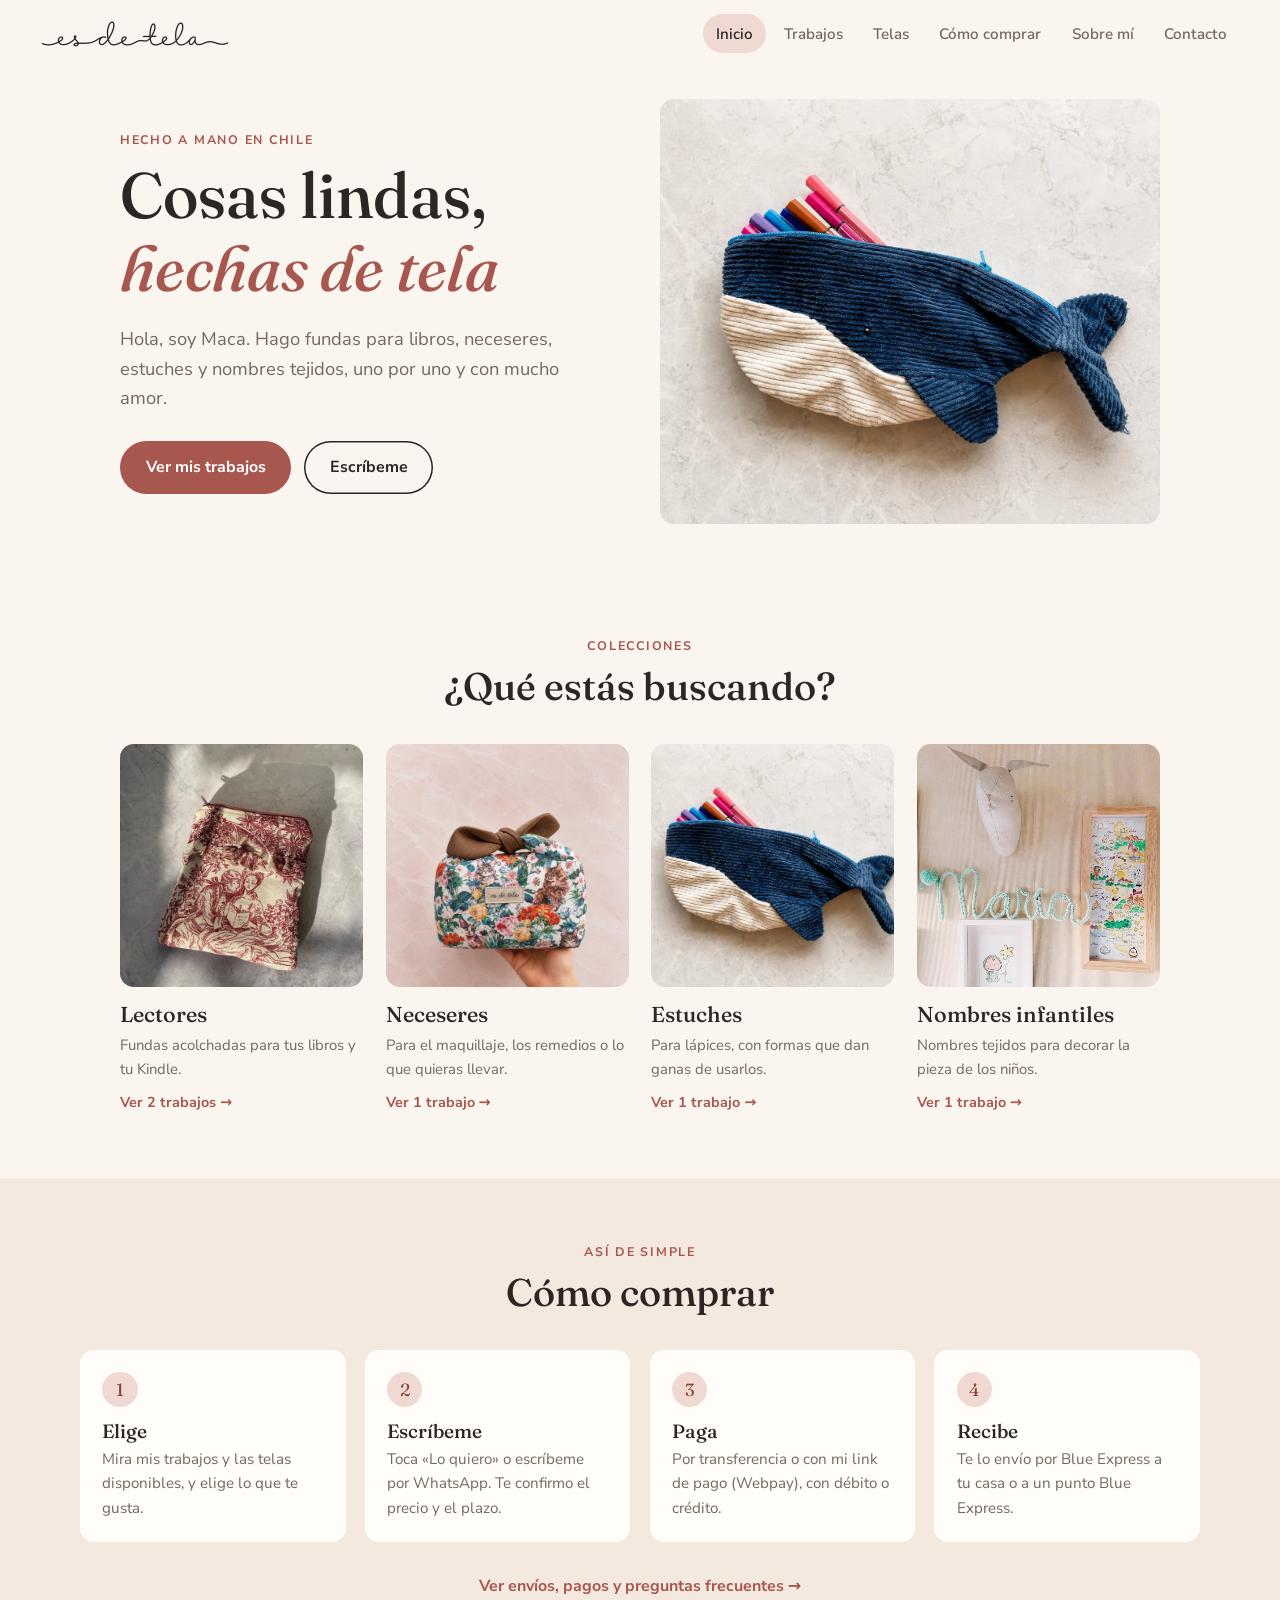
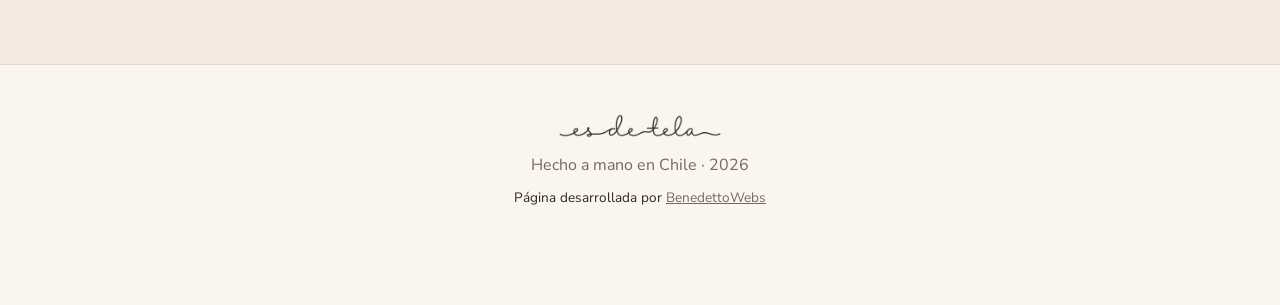
==== index.html @ e1a25ede "Sitio Es de Tela: catálogo de trabajos, telas, cómo comprar y contacto Co-Authored-By: Claude Opus 5" ====
<!doctype html>
<html lang="es">
<head>
<meta charset="utf-8">
<meta name="viewport" content="width=device-width, initial-scale=1">
<title>Es de Tela · Hecho a mano con mucho amor</title>
<meta name="description" content="Fundas para libros, neceseres, estuches y nombres tejidos hechos a mano en Chile por Maca. Pedidos por WhatsApp y envíos por Blue Express.">
<meta name="theme-color" content="#faf5ef">
<meta property="og:type" content="website">
<meta property="og:site_name" content="Es de Tela">
<meta property="og:locale" content="es_CL">
<meta property="og:title" content="Es de Tela · Hecho a mano con mucho amor">
<meta property="og:description" content="Fundas para libros, neceseres, estuches y nombres tejidos hechos a mano en Chile.">
<meta property="og:image" content="og-image.jpg">
<meta property="og:image:width" content="1200">
<meta property="og:image:height" content="630">
<meta name="twitter:card" content="summary_large_image">
<link rel="icon" href="favicon.svg" type="image/svg+xml">
<link rel="preconnect" href="https://fonts.googleapis.com">
<link rel="preconnect" href="https://fonts.gstatic.com" crossorigin>
<link href="https://fonts.googleapis.com/css2?family=Fraunces:ital,opsz,wght@0,9..144,400;0,9..144,500;1,9..144,400&family=Nunito+Sans:wght@400;600;700&display=swap" rel="stylesheet">
<link rel="stylesheet" href="styles.css">
</head>
<body>

<header class="nav" id="nav">
  <a href="#inicio" class="logo" aria-label="Es de Tela, inicio"><img src="logo.png" alt="Es de Tela" width="760" height="120"></a>
  <nav id="menu">
    <a href="#inicio">Inicio</a>
    <a href="#trabajos">Trabajos</a>
    <a href="#telas">Telas</a>
    <a href="#como-comprar">Cómo comprar</a>
    <a href="#sobre-mi">Sobre mí</a>
    <a href="#contacto">Contacto</a>
  </nav>
  <button class="menu-btn" id="menuBtn" aria-label="Abrir menú" aria-expanded="false" aria-controls="menu"><i></i><i></i><i></i></button>
</header>

<main id="main">

<!-- INICIO -->
<section id="inicio">
  <div class="hero">
    <div class="hero-text">
      <p class="eyebrow" data-t="hero.eyebrow"></p>
      <h1><span data-t="hero.title"></span><br><em data-t="hero.titleEm"></em></h1>
      <p class="lead" data-t="hero.lead"></p>
      <div class="btns">
        <a class="btn" href="#trabajos" data-t="hero.button"></a>
        <a class="btn ghost wa" target="_blank" rel="noopener">Escríbeme</a>
      </div>
    </div>
    <div class="hero-img"><img id="heroImg" alt="" fetchpriority="high"></div>
  </div>

  <div class="block">
    <div class="block-head">
      <p class="eyebrow">Colecciones</p>
      <h2>¿Qué estás buscando?</h2>
    </div>
    <div class="collections" id="collections"></div>
  </div>

  <div class="block soft">
    <div class="block-head">
      <p class="eyebrow">Así de simple</p>
      <h2>Cómo comprar</h2>
    </div>
    <ol class="steps" id="homeSteps"></ol>
    <div class="center"><a class="link" href="#como-comprar">Ver envíos, pagos y preguntas frecuentes →</a></div>
  </div>
</section>

<!-- TRABAJOS -->
<section id="trabajos" class="page">
  <div class="block-head">
    <p class="eyebrow" data-t="trabajos.eyebrow"></p>
    <h1 data-t="trabajos.title"></h1>
    <p class="muted" data-md="trabajos.intro"></p>
  </div>
  <div class="chips" id="chips" role="group" aria-label="Filtrar por colección"></div>
  <div class="grid" id="works"></div>
</section>

<!-- FICHA DE UN TRABAJO (#trabajo/<id>) -->
<section id="trabajo" class="page" data-title="Trabajo">
  <a class="back" href="#trabajos">← Volver a mis trabajos</a>
  <div id="workView"></div>
</section>

<!-- TELAS -->
<section id="telas" class="page">
  <div class="block-head">
    <p class="eyebrow" data-t="telas.eyebrow"></p>
    <h1 data-t="telas.title"></h1>
    <p class="muted" data-md="telas.intro"></p>
  </div>
  <div class="fabrics" id="fabrics"></div>
</section>

<!-- CÓMO COMPRAR -->
<section id="como-comprar" class="page">
  <div class="block-head">
    <p class="eyebrow" data-t="comprar.eyebrow"></p>
    <h1 data-t="comprar.title"></h1>
    <p class="muted" data-md="comprar.intro"></p>
  </div>
  <ol class="steps" id="steps"></ol>
  <div class="facts" id="facts"></div>
  <h2 class="faq-title">Preguntas frecuentes</h2>
  <div class="faq" id="faq"></div>
  <div class="center"><a class="btn wa" target="_blank" rel="noopener">Escribir por WhatsApp</a></div>
</section>

<!-- SOBRE MÍ -->
<section id="sobre-mi" class="page">
  <div class="about">
    <img id="aboutImg" alt="" loading="lazy">
    <div>
      <p class="eyebrow" data-t="sobre.eyebrow"></p>
      <h1 data-t="sobre.title"></h1>
      <div class="prose" id="aboutText"></div>
    </div>
  </div>
</section>

<!-- CONTACTO -->
<section id="contacto" class="page contact">
  <p class="eyebrow" data-t="contacto.eyebrow"></p>
  <h1 data-t="contacto.title"></h1>
  <p class="muted" data-md="contacto.intro"></p>
  <div class="btns center"><a class="btn wa" target="_blank" rel="noopener" data-t="contacto.button"></a></div>
  <ul class="contact-list" id="contactList"></ul>
</section>

</main>

<footer class="footer">
  <img src="logo.png" alt="Es de Tela" width="760" height="120">
  <p class="muted">Hecho a mano en Chile · <span id="year"></span></p>
  <p class="small">Página desarrollada por <a href="https://benedettowebs.vercel.app/" target="_blank" rel="noopener">BenedettoWebs</a></p>
</footer>

<a class="wa-float wa" target="_blank" rel="noopener" aria-label="Escribir por WhatsApp">
  <svg viewBox="0 0 24 24" aria-hidden="true"><path d="M12 2a10 10 0 0 0-8.6 15.1L2 22l5-1.3A10 10 0 1 0 12 2zm0 18.2c-1.5 0-3-.4-4.3-1.2l-.3-.2-3 .8.8-2.9-.2-.3A8.2 8.2 0 1 1 12 20.2zm4.5-6.1c-.2-.1-1.5-.7-1.7-.8-.2-.1-.4-.1-.6.1l-.8 1c-.1.2-.3.2-.5.1a6.7 6.7 0 0 1-3.3-2.9c-.2-.4.2-.4.7-1.3.1-.2 0-.3 0-.4l-.8-1.8c-.2-.5-.4-.4-.6-.4h-.5a1 1 0 0 0-.7.3 3 3 0 0 0-.9 2.2 5.2 5.2 0 0 0 1.1 2.8 11.9 11.9 0 0 0 4.6 4c1.7.7 2.4.8 3.2.7.5-.1 1.5-.6 1.8-1.2.2-.6.2-1.1.1-1.2l-.6-.3z"/></svg>
</a>

<script src="content.js"></script>
<script src="app.js"></script>
</body>
</html>
---- styles.css ----
:root{
  --paper:#faf5ef; --cream:#f3e9df; --blush:#efd9d2; --white:#fffdfa;
  --rose:#a8574f; --rose-dark:#86413a; --ink:#2e2624; --muted:#75685f; --line:#e6d8cc;
  --serif:"Fraunces",Georgia,serif; --sans:"Nunito Sans",system-ui,sans-serif;
  --radius:14px; --gutter:clamp(16px,4vw,40px);
}
*{box-sizing:border-box;margin:0;padding:0}
html{scroll-behavior:smooth}
body{background:var(--paper);color:var(--ink);font-family:var(--sans);font-size:16px;line-height:1.6;-webkit-font-smoothing:antialiased}
[hidden]{display:none!important}
img{display:block;max-width:100%}
a{color:inherit}
button{font:inherit;cursor:pointer;border:0;background:none;color:inherit}
h1,h2,h3{font-family:var(--serif);font-weight:500;line-height:1.15;color:var(--ink)}
h1{font-size:clamp(2.1rem,5vw,3.2rem)}
h2{font-size:clamp(1.7rem,3.6vw,2.4rem)}
h3{font-size:1.2rem}
em{font-style:italic;color:var(--rose)}
.eyebrow{font-size:.78rem;font-weight:700;letter-spacing:.14em;text-transform:uppercase;color:var(--rose);margin-bottom:.5rem}
.muted{color:var(--muted)}
.small{font-size:.85rem}
.center{text-align:center;margin-top:2rem}
.link{color:var(--rose);font-weight:700;text-decoration:none;cursor:pointer}
.link:hover{text-decoration:underline}
.prose p+p,.prose ul{margin-top:.8rem}
.prose ul{padding-left:1.2rem}

/* Botones */
.btn{display:inline-flex;align-items:center;justify-content:center;gap:.5rem;background:var(--rose);color:#fff;text-decoration:none;font-weight:700;padding:.85rem 1.6rem;border-radius:999px;transition:background .2s,transform .2s}
.btn:hover{background:var(--rose-dark);transform:translateY(-1px)}
.btn.ghost{background:transparent;color:var(--ink);box-shadow:inset 0 0 0 1.5px var(--ink)}
.btn.ghost:hover{background:var(--ink);color:#fff}
.btn.full{width:100%}
.btns{display:flex;flex-wrap:wrap;gap:.8rem}
.btns.center{justify-content:center}

/* Encabezado */
.nav{position:sticky;top:0;z-index:20;display:flex;align-items:center;gap:1rem;padding:.9rem var(--gutter);background:rgba(250,245,239,.92);backdrop-filter:blur(10px);transition:box-shadow .2s}
.nav.scrolled{box-shadow:0 1px 0 var(--line)}
.logo img{width:auto;height:30px}
#menu{display:flex;gap:.3rem;margin-left:auto}
#menu a{text-decoration:none;font-weight:600;font-size:.95rem;padding:.45rem .8rem;border-radius:999px;color:var(--muted)}
#menu a:hover{color:var(--ink)}
#menu a.active{color:var(--ink);background:var(--blush)}
.menu-btn{display:none;width:42px;height:42px;margin-left:auto;flex-direction:column;justify-content:center;align-items:center;gap:5px}
.menu-btn i{display:block;width:22px;height:2px;background:var(--ink);border-radius:2px;transition:transform .25s,opacity .25s}
@media (max-width:860px){
  .menu-btn{display:flex}
  #menu{position:absolute;left:0;right:0;top:100%;flex-direction:column;gap:0;padding:.5rem var(--gutter) 1.2rem;background:var(--paper);box-shadow:0 12px 24px rgba(46,38,36,.08);display:none}
  .nav.open #menu{display:flex}
  #menu a{padding:.8rem .4rem;border-radius:0;border-bottom:1px solid var(--line);font-size:1.05rem}
  #menu a.active{background:none;color:var(--rose)}
  .nav.open .menu-btn i:nth-child(1){transform:translateY(7px) rotate(45deg)}
  .nav.open .menu-btn i:nth-child(2){opacity:0}
  .nav.open .menu-btn i:nth-child(3){transform:translateY(-7px) rotate(-45deg)}
}

/* Páginas */
main{min-height:70vh}
.page{max-width:1120px;margin:0 auto;padding:2.5rem var(--gutter) 4rem}
.block{max-width:1120px;margin:0 auto;padding:4rem var(--gutter)}
.block.soft{max-width:none;background:var(--cream)}
.block.soft>*{max-width:1120px;margin-left:auto;margin-right:auto}
.block-head{max-width:640px;margin:0 auto 2.2rem;text-align:center}
.block-head .muted{margin-top:.7rem}

/* Inicio */
.hero{max-width:1120px;margin:0 auto;padding:2rem var(--gutter) 3rem;display:grid;grid-template-columns:1fr 1.05fr;gap:clamp(1.5rem,5vw,4rem);align-items:center}
.hero h1{font-size:clamp(2.4rem,6vw,4rem)}
.hero .lead{font-size:1.15rem;color:var(--muted);margin:1.2rem 0 1.8rem;max-width:32rem}
.hero-img{border-radius:var(--radius);overflow:hidden;aspect-ratio:4/3.4;background:var(--cream)}
.hero-img img{width:100%;height:100%;object-fit:cover}
@media (max-width:760px){.hero{grid-template-columns:1fr;padding-top:1rem}.hero-img{order:-1;aspect-ratio:4/3}}

.collections{display:grid;grid-template-columns:repeat(auto-fit,minmax(220px,1fr));gap:1.4rem}
.collection{text-decoration:none;display:grid;gap:.4rem}
.collection h3{margin-top:.6rem;font-size:1.35rem}
.collection .muted{font-size:.93rem}
.collection .link{font-size:.9rem;margin-top:.2rem}

/* Pasos */
.steps{list-style:none;display:grid;grid-template-columns:repeat(auto-fit,minmax(200px,1fr));gap:1.2rem}
.steps li{background:var(--white);border-radius:var(--radius);padding:1.4rem}
.steps span{display:grid;place-items:center;width:2.2rem;height:2.2rem;border-radius:50%;background:var(--blush);color:var(--rose-dark);font-family:var(--serif);font-size:1.1rem;margin-bottom:.8rem}
.steps p{color:var(--muted);font-size:.95rem;margin-top:.3rem}
.page .steps li{background:var(--cream)}

/* Tarjetas de trabajos */
.chips{display:flex;flex-wrap:wrap;justify-content:center;gap:.5rem;margin-bottom:2rem}
.chip{text-decoration:none;font-weight:600;font-size:.92rem;padding:.45rem 1rem;border-radius:999px;box-shadow:inset 0 0 0 1px var(--line);background:var(--white)}
.chip:hover{box-shadow:inset 0 0 0 1px var(--rose)}
.chip[aria-current]{background:var(--ink);color:#fff;box-shadow:none}
.grid{display:grid;grid-template-columns:repeat(auto-fill,minmax(230px,1fr));gap:1.6rem 1.4rem}
.card{text-decoration:none;display:block}
.card-img{aspect-ratio:1;border-radius:var(--radius);overflow:hidden;background:var(--cream)}
.card-img img{width:100%;height:100%;object-fit:cover;transition:transform .5s}
.card:hover .card-img img,.collection:hover .card-img img{transform:scale(1.04)}
.card-body{padding:.8rem .2rem 0;display:grid;gap:.25rem;justify-items:start}
.card-body h3{font-size:1.15rem}
.price{font-weight:700}
.badge{display:inline-block;font-size:.75rem;font-weight:700;padding:.2rem .65rem;border-radius:999px;background:var(--blush);color:var(--rose-dark)}
.badge.now{background:#dfe8d6;color:#4b6236}
@media (max-width:520px){.grid{grid-template-columns:1fr 1fr;gap:1.2rem .8rem}.card-body h3{font-size:1rem}}

/* Ficha */
.back{display:inline-block;margin-bottom:1.5rem;text-decoration:none;color:var(--muted);font-weight:600}
.back:hover{color:var(--ink)}
.work{display:grid;grid-template-columns:1.1fr 1fr;gap:clamp(1.5rem,5vw,3.5rem);align-items:start}
.viewer{position:relative;aspect-ratio:1;border-radius:var(--radius);overflow:hidden;background:var(--cream)}
.viewer img{width:100%;height:100%;object-fit:cover}
.arrow{position:absolute;top:50%;transform:translateY(-50%);width:2.6rem;height:2.6rem;border-radius:50%;background:rgba(255,253,250,.9);font-size:1.6rem;line-height:1}
.arrow.prev{left:.8rem}.arrow.next{right:.8rem}
.thumbs{display:flex;gap:.6rem;margin-top:.8rem;overflow-x:auto}
.thumbs button{flex:0 0 72px;height:72px;border-radius:10px;overflow:hidden;opacity:.6;box-shadow:inset 0 0 0 2px transparent}
.thumbs button[aria-current]{opacity:1;outline:2px solid var(--rose);outline-offset:2px}
.thumbs img{width:100%;height:100%;object-fit:cover}
.info{display:grid;gap:.9rem;justify-items:start;position:sticky;top:90px}
.info .price{font-size:1.3rem}
.info .prose{color:var(--muted)}
.info .btn{margin-top:.4rem}
.pick-fabric{border:0;display:flex;flex-wrap:wrap;gap:.6rem;width:100%}
.pick-fabric legend{font-weight:700;margin-bottom:.6rem;font-size:.95rem}
.pick-fabric label{cursor:pointer;display:grid;justify-items:center;gap:.25rem;width:72px;font-size:.75rem;text-align:center;line-height:1.2}
.pick-fabric input{position:absolute;opacity:0;pointer-events:none}
.pick-fabric img{width:60px;height:60px;border-radius:50%;object-fit:cover;box-shadow:0 0 0 1px var(--line)}
.pick-fabric input:checked+img{box-shadow:0 0 0 3px var(--paper),0 0 0 5px var(--rose)}
.pick-fabric input:focus-visible+img{outline:2px solid var(--ink);outline-offset:4px}
@media (max-width:760px){.work{grid-template-columns:1fr}.info{position:static}}

/* Telas */
.fabrics{display:grid;grid-template-columns:repeat(auto-fill,minmax(180px,1fr));gap:1.6rem 1.2rem}
.fabric{display:grid;gap:.35rem;justify-items:start}
.swatch{position:relative;width:100%;aspect-ratio:1;border-radius:50%;overflow:hidden;background:var(--cream);box-shadow:0 0 0 6px var(--white),0 0 0 7px var(--line)}
.swatch img{width:100%;height:100%;object-fit:cover}
.swatch .badge{position:absolute;inset:auto 0 18% 0;margin:auto;width:max-content}
.fabric h3{margin-top:.8rem;font-size:1.1rem}
.fabric .link{font-size:.88rem}
.fabric.out img{filter:grayscale(.8);opacity:.55}
@media (max-width:520px){.fabrics{grid-template-columns:1fr 1fr}}

/* Cómo comprar */
.facts{display:grid;grid-template-columns:repeat(auto-fit,minmax(240px,1fr));gap:1.2rem;margin-top:2.5rem}
.fact{border:1px solid var(--line);border-radius:var(--radius);padding:1.4rem}
.fact h3{margin-bottom:.4rem}
.fact p{color:var(--muted)}
.fact strong{color:var(--ink)}
.faq-title{text-align:center;margin:3.5rem 0 1.2rem}
.faq{max-width:720px;margin:0 auto;display:grid;gap:.6rem}
.faq details{background:var(--white);border-radius:var(--radius);padding:1rem 1.3rem}
.faq summary{cursor:pointer;font-weight:700;list-style:none;display:flex;justify-content:space-between;gap:1rem}
.faq summary::after{content:"+";color:var(--rose);font-size:1.3rem;line-height:1}
.faq details[open] summary::after{content:"–"}
.faq summary::-webkit-details-marker{display:none}
.faq details p{color:var(--muted);margin-top:.6rem}

/* Sobre mí */
.about{display:grid;grid-template-columns:1fr 1.1fr;gap:clamp(1.5rem,5vw,4rem);align-items:center}
.about img{border-radius:var(--radius);aspect-ratio:4/5;object-fit:cover;width:100%;background:var(--cream)}
.about h1{margin-bottom:1.2rem}
.about .prose{color:var(--muted);font-size:1.08rem}
@media (max-width:760px){.about{grid-template-columns:1fr}.about img{aspect-ratio:4/3}}

/* Contacto */
.contact{text-align:center;max-width:640px}
.contact .muted{margin:1rem 0 1.8rem}
.contact-list{list-style:none;margin-top:2.5rem;display:grid;gap:.6rem}
.contact-list li{display:flex;justify-content:space-between;gap:1rem;padding:.8rem 0;border-bottom:1px solid var(--line)}
.contact-list span{color:var(--muted)}
.contact-list a{font-weight:700;text-decoration:none;overflow-wrap:anywhere}

/* Pie y WhatsApp flotante */
.footer{text-align:center;padding:3rem var(--gutter) 6rem;border-top:1px solid var(--line);display:grid;gap:.5rem;justify-items:center}
.footer img{height:26px;width:auto;margin-bottom:.4rem}
.footer a{color:var(--muted)}
.wa-float{position:fixed;right:18px;bottom:18px;z-index:30;width:56px;height:56px;border-radius:50%;background:#25d366;display:grid;place-items:center;box-shadow:0 8px 20px rgba(0,0,0,.18);transition:transform .2s}
.wa-float:hover{transform:scale(1.06)}
.wa-float svg{width:30px;height:30px;fill:#fff}
@media (prefers-reduced-motion:reduce){*{transition:none!important;scroll-behavior:auto!important}}
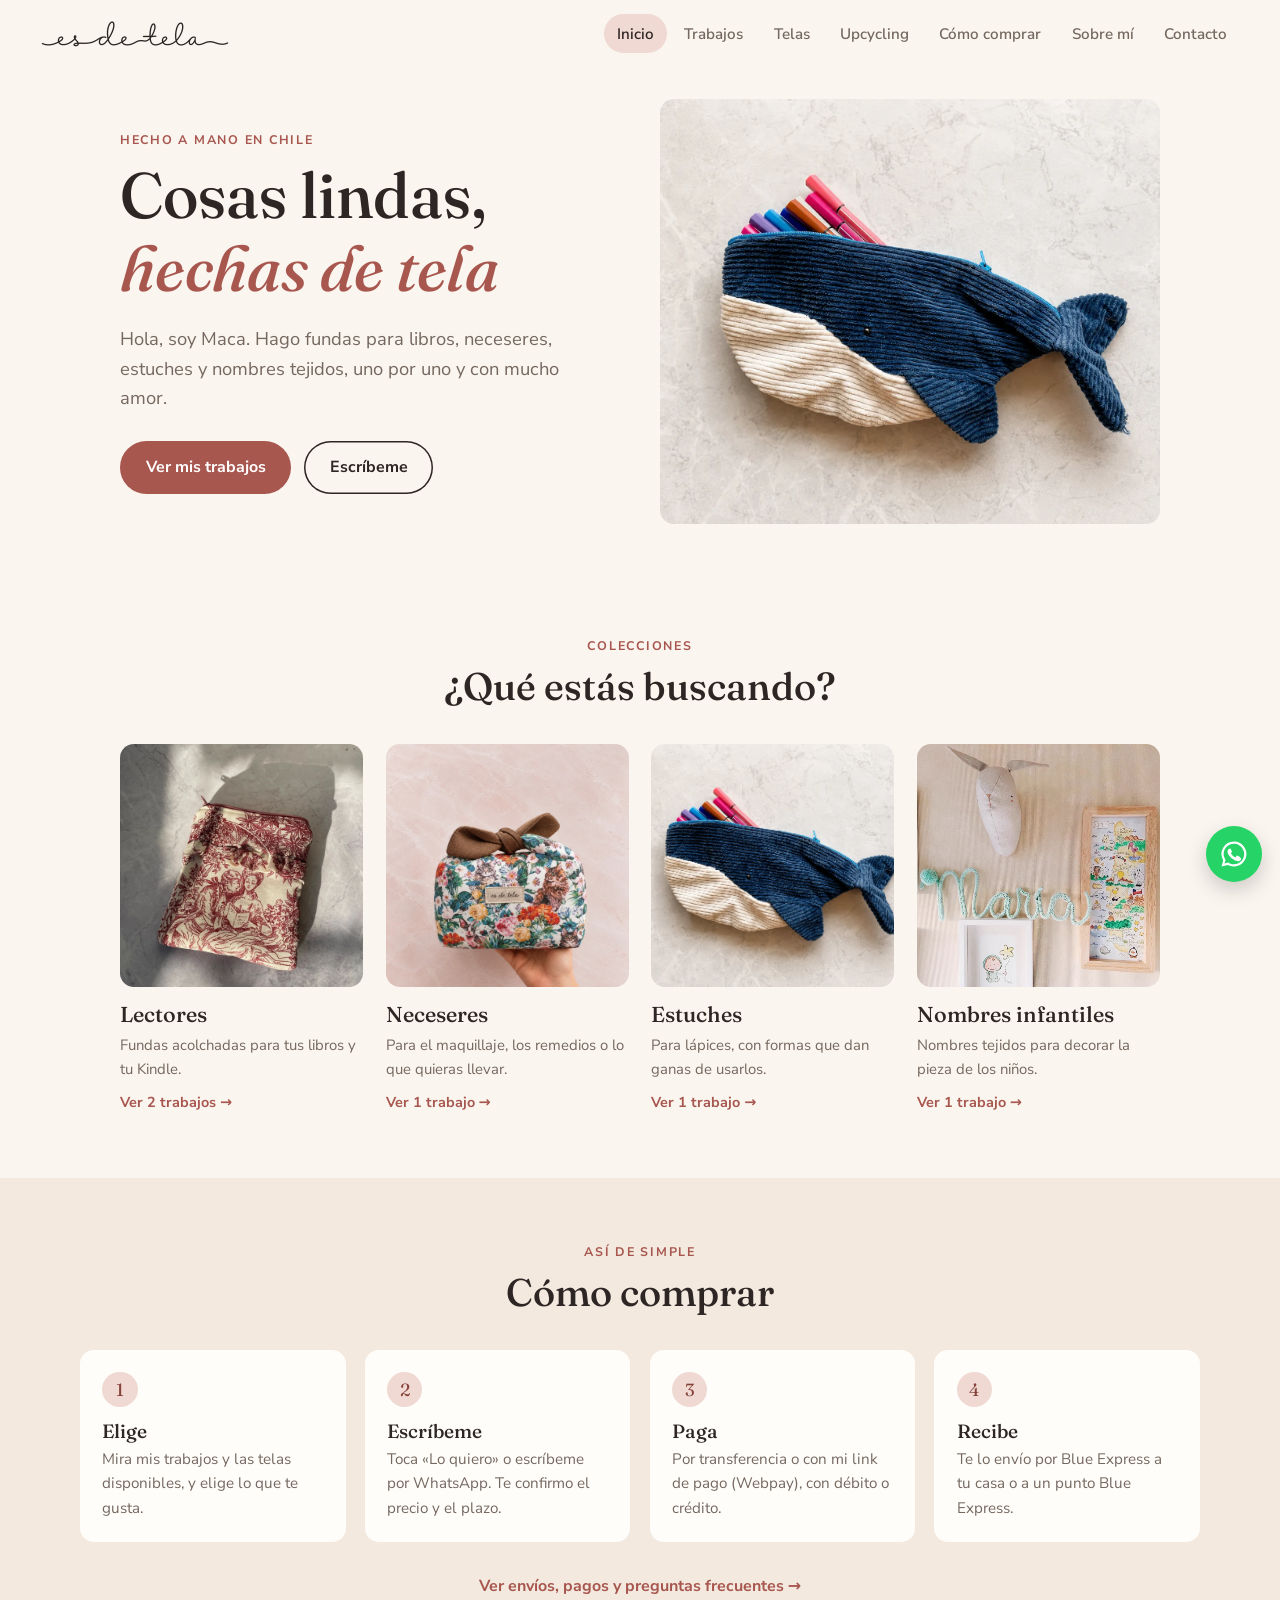
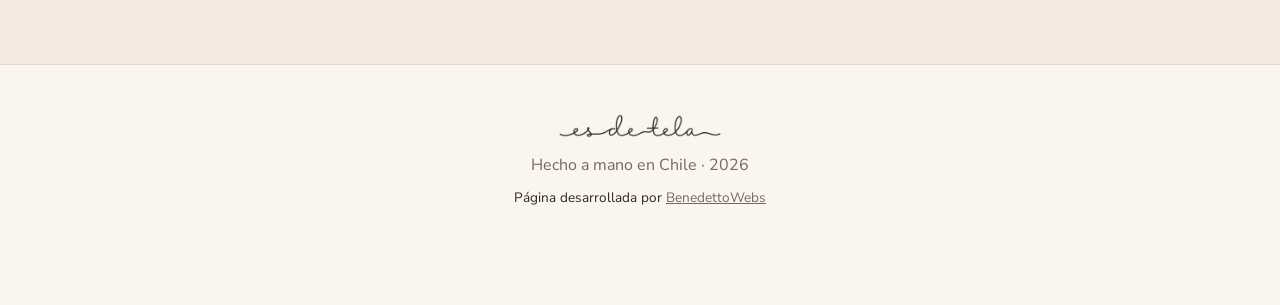
==== commit bc7a5a5c: "Agrega sección de productos upcycling Piezas únicas hechas con tela de prendas rescatadas: foto, pre" ====
--- a/index.html
+++ b/index.html
@@ -29,6 +29,7 @@
     <a href="#inicio">Inicio</a>
     <a href="#trabajos">Trabajos</a>
     <a href="#telas">Telas</a>
+    <a href="#upcycling">Upcycling</a>
     <a href="#como-comprar">Cómo comprar</a>
     <a href="#sobre-mi">Sobre mí</a>
     <a href="#contacto">Contacto</a>
@@ -98,6 +99,16 @@
   <div class="fabrics" id="fabrics"></div>
 </section>
 
+<!-- UPCYCLING -->
+<section id="upcycling" class="page" data-title="Productos upcycling">
+  <div class="block-head">
+    <p class="eyebrow" data-t="upcycling.eyebrow"></p>
+    <h1 data-t="upcycling.title"></h1>
+    <p class="muted" data-md="upcycling.intro"></p>
+  </div>
+  <div class="grid" id="upcyclingItems"></div>
+</section>
+
 <!-- CÓMO COMPRAR -->
 <section id="como-comprar" class="page">
   <div class="block-head">
--- a/styles.css
+++ b/styles.css
@@ -138,6 +138,11 @@
 .fabric.out img{filter:grayscale(.8);opacity:.55}
 @media (max-width:520px){.fabrics{grid-template-columns:1fr 1fr}}
 
+/* Upcycling */
+.card.up .card-body .prose{margin-top:.2rem}
+.card.up.out img{filter:grayscale(.8);opacity:.55}
+.grid>p.muted{grid-column:1/-1;text-align:center}
+
 /* Cómo comprar */
 .facts{display:grid;grid-template-columns:repeat(auto-fit,minmax(240px,1fr));gap:1.2rem;margin-top:2.5rem}
 .fact{border:1px solid var(--line);border-radius:var(--radius);padding:1.4rem}
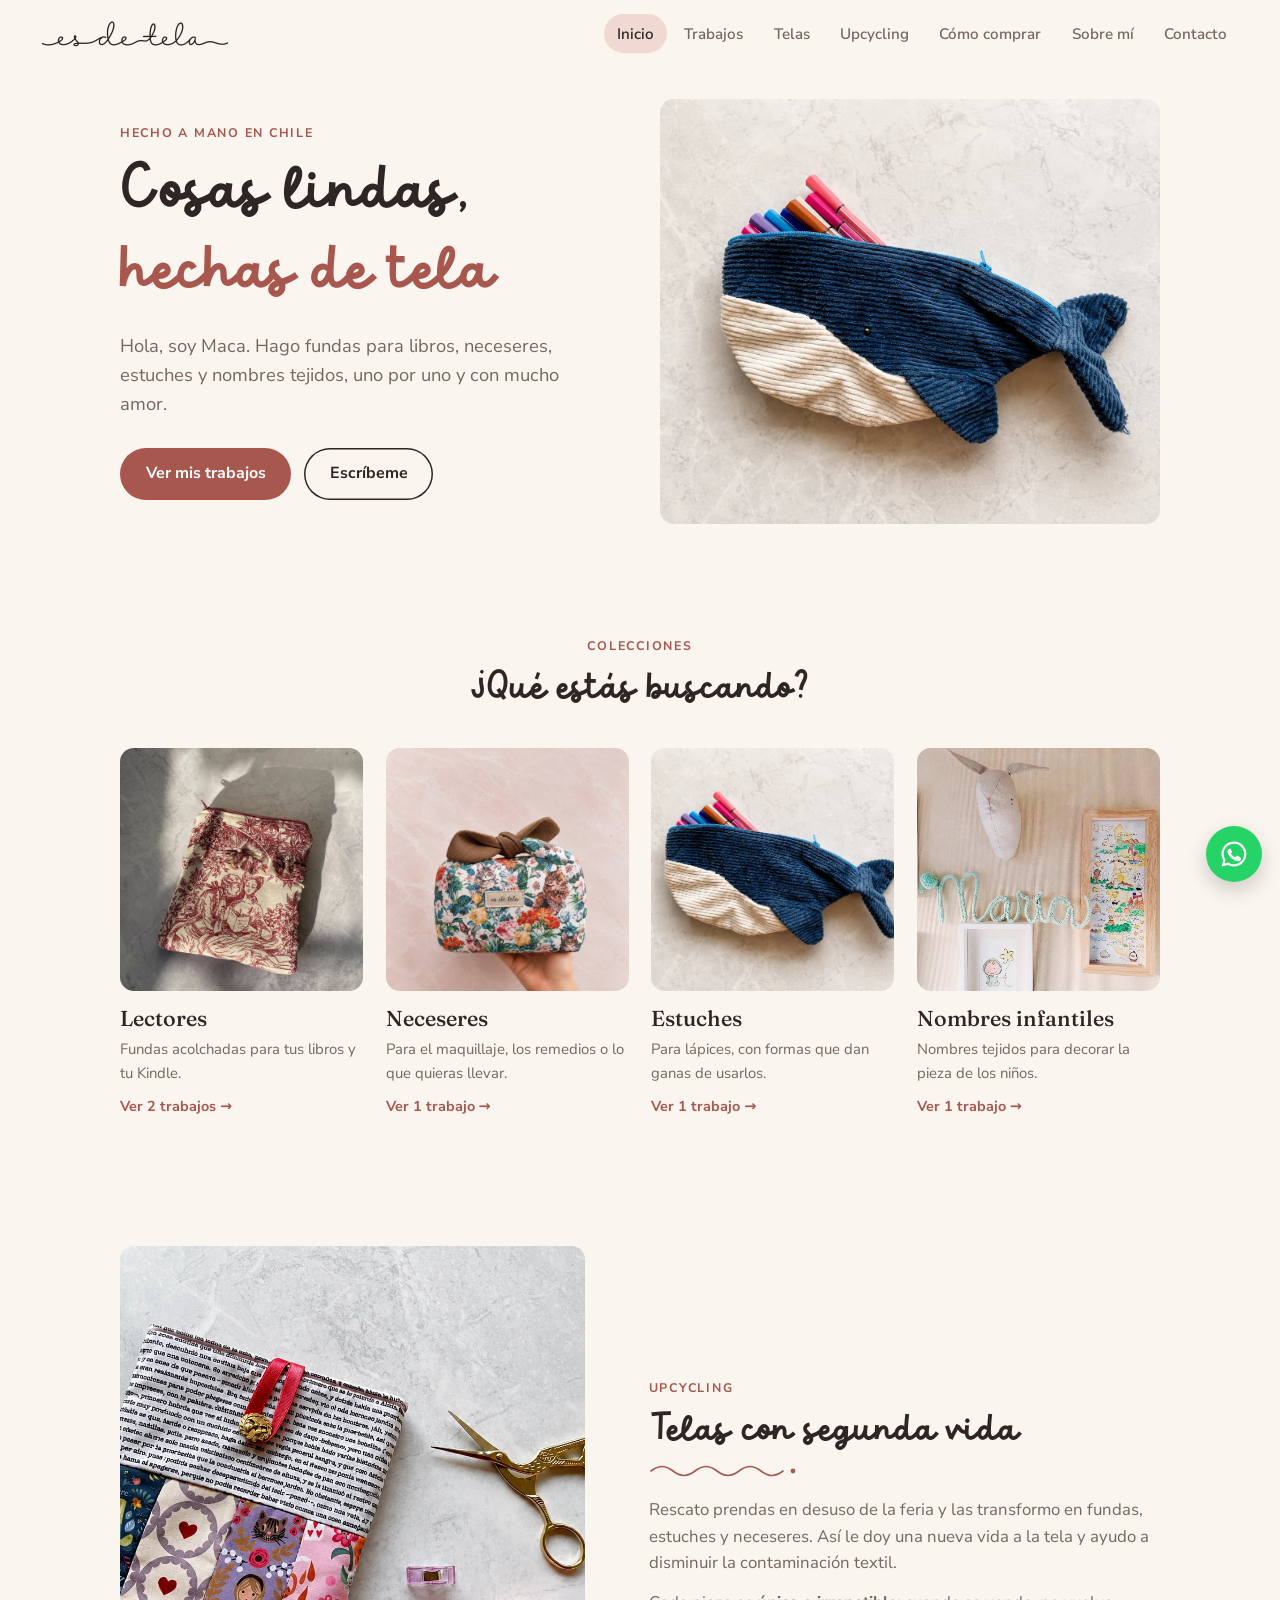
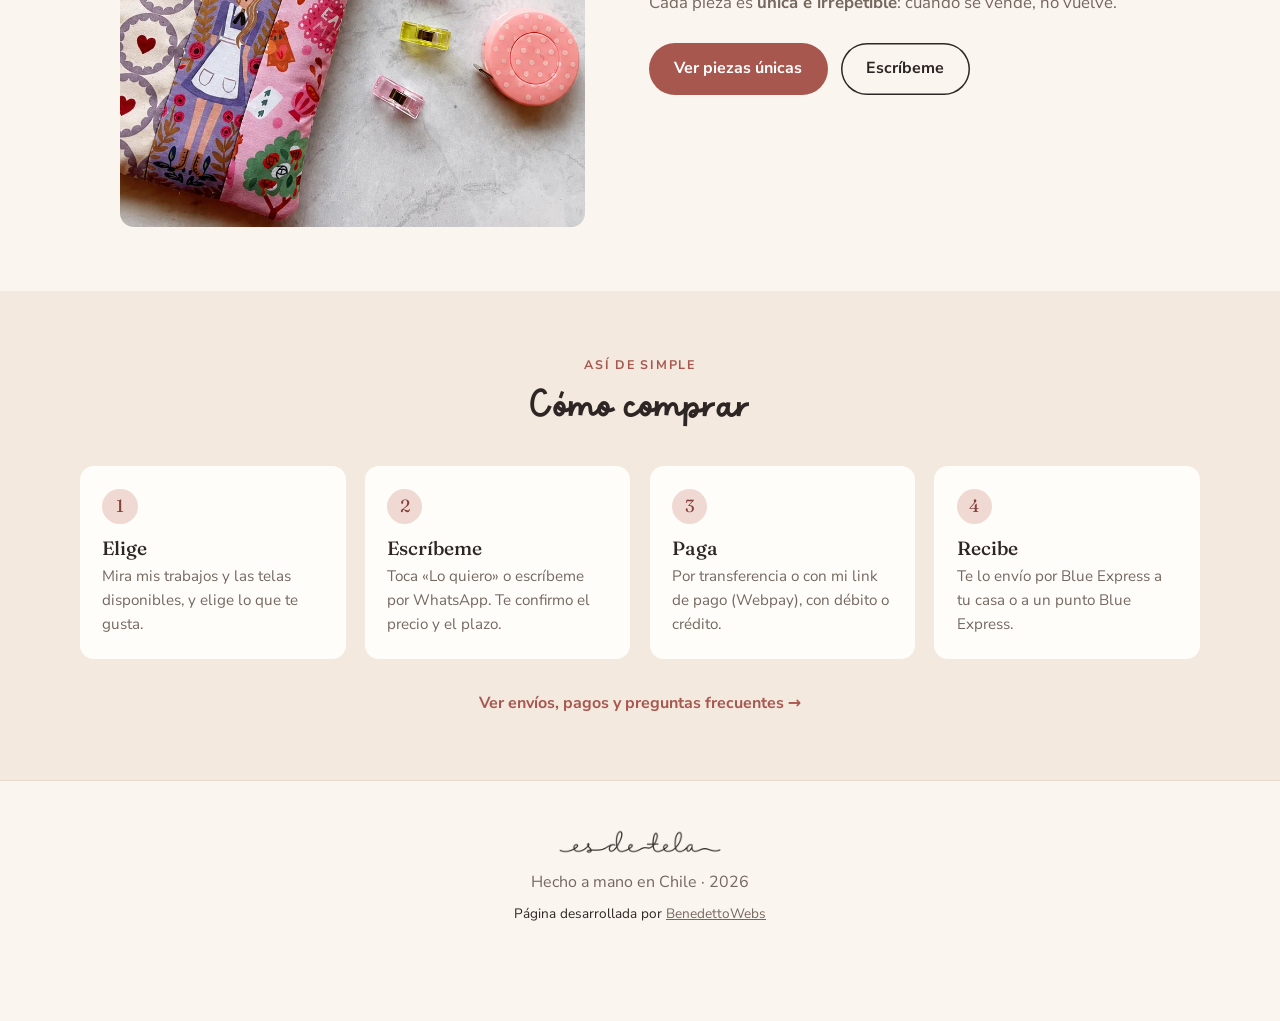
==== commit 14ff94c5: "Agrega bloque de upcycling en el inicio (foto + texto), editable desde el panel Co-Authored-By: Clau" ====
--- a/index.html
+++ b/index.html
@@ -60,6 +60,22 @@
       <h2>¿Qué estás buscando?</h2>
     </div>
     <div class="collections" id="collections"></div>
+  </div>
+
+  <div class="block">
+    <div class="feature">
+      <div class="feature-img"><img id="upHomeImg" alt="" loading="lazy"></div>
+      <div class="feature-text">
+        <p class="eyebrow" data-t="upcycling.homeEyebrow"></p>
+        <h2 data-t="upcycling.homeTitle"></h2>
+        <svg class="squiggle" viewBox="0 0 150 14" aria-hidden="true"><path d="M2 8c8-6 14-6 22 0s14 6 22 0 14-6 22 0 14 6 22 0 14-6 22 0 14 6 22 0" fill="none" stroke="currentColor" stroke-width="1.6" stroke-linecap="round"/><circle cx="144" cy="8" r="2.4" fill="currentColor"/></svg>
+        <div class="prose" id="upHomeText"></div>
+        <div class="btns">
+          <a class="btn" href="#upcycling" data-t="upcycling.homeButton"></a>
+          <a class="btn ghost wa-uphome" target="_blank" rel="noopener">Escríbeme</a>
+        </div>
+      </div>
+    </div>
   </div>
 
   <div class="block soft">
--- a/styles.css
+++ b/styles.css
@@ -1,7 +1,8 @@
+@font-face{font-family:"Naughtydogs Script";src:url("fonts/Naughtydogs-Script.otf") format("opentype");font-display:swap}
 :root{
   --paper:#faf5ef; --cream:#f3e9df; --blush:#efd9d2; --white:#fffdfa;
   --rose:#a8574f; --rose-dark:#86413a; --ink:#2e2624; --muted:#75685f; --line:#e6d8cc;
-  --serif:"Fraunces",Georgia,serif; --sans:"Nunito Sans",system-ui,sans-serif;
+  --serif:"Fraunces",Georgia,serif; --script:"Naughtydogs Script",var(--serif); --sans:"Nunito Sans",system-ui,sans-serif;
   --radius:14px; --gutter:clamp(16px,4vw,40px);
 }
 *{box-sizing:border-box;margin:0;padding:0}
@@ -15,6 +16,9 @@
 h1{font-size:clamp(2.1rem,5vw,3.2rem)}
 h2{font-size:clamp(1.7rem,3.6vw,2.4rem)}
 h3{font-size:1.2rem}
+/* Títulos de sección en letra manuscrita; los nombres de productos (h3) siguen en Fraunces para que se lean bien en chico. */
+h1,h2{font-family:var(--script);font-weight:400;line-height:1.25}
+h1 em,h2 em{font-style:normal}
 em{font-style:italic;color:var(--rose)}
 .eyebrow{font-size:.78rem;font-weight:700;letter-spacing:.14em;text-transform:uppercase;color:var(--rose);margin-bottom:.5rem}
 .muted{color:var(--muted)}
@@ -143,6 +147,16 @@
 .card.up.out img{filter:grayscale(.8);opacity:.55}
 .grid>p.muted{grid-column:1/-1;text-align:center}
 
+/* Bloque destacado (upcycling en el inicio): foto a la izquierda, texto a la derecha */
+.feature{display:grid;grid-template-columns:1fr 1.1fr;gap:clamp(1.5rem,5vw,4rem);align-items:center}
+.feature-img{border-radius:var(--radius);overflow:hidden;aspect-ratio:4/5;background:var(--cream)}
+.feature-img img{width:100%;height:100%;object-fit:cover}
+.feature .squiggle{display:block;width:150px;height:14px;color:var(--rose);margin:.6rem 0 1.2rem}
+.feature .prose{color:var(--muted);font-size:1.05rem;max-width:34rem;margin-bottom:1.6rem}
+.feature.no-img{grid-template-columns:1fr;max-width:640px;margin:0 auto}
+.feature.no-img .feature-img{display:none}
+@media (max-width:760px){.feature{grid-template-columns:1fr}.feature-img{aspect-ratio:4/3}}
+
 /* Cómo comprar */
 .facts{display:grid;grid-template-columns:repeat(auto-fit,minmax(240px,1fr));gap:1.2rem;margin-top:2.5rem}
 .fact{border:1px solid var(--line);border-radius:var(--radius);padding:1.4rem}
@@ -180,4 +194,28 @@
 .wa-float{position:fixed;right:18px;bottom:18px;z-index:30;width:56px;height:56px;border-radius:50%;background:#25d366;display:grid;place-items:center;box-shadow:0 8px 20px rgba(0,0,0,.18);transition:transform .2s}
 .wa-float:hover{transform:scale(1.06)}
 .wa-float svg{width:30px;height:30px;fill:#fff}
-@media (prefers-reduced-motion:reduce){*{transition:none!important;scroll-behavior:auto!important}}
+
+/* Animaciones */
+@keyframes rise{from{opacity:0;transform:translateY(18px)}}
+@keyframes unveil{from{transform:scale(1.08)}}
+@keyframes drop{from{opacity:0;transform:translateY(-8px)}}
+@keyframes pop{from{opacity:0;transform:scale(.4)}}
+/* Aparecer al hacer scroll: app.js marca los bloques con data-reveal y les pone .in al entrar en pantalla. */
+[data-reveal]{opacity:0;transform:translateY(22px);transition:opacity .7s cubic-bezier(.2,.7,.2,1) var(--d,0s),transform .7s cubic-bezier(.2,.7,.2,1) var(--d,0s)}
+[data-reveal].in{opacity:1;transform:none}
+.hero-text>*{animation:rise .8s cubic-bezier(.2,.7,.2,1) backwards}
+.hero-text>:nth-child(2){animation-delay:.1s}
+.hero-text>:nth-child(3){animation-delay:.2s}
+.hero-text>:nth-child(4){animation-delay:.3s}
+.hero-img{animation:rise .9s .15s cubic-bezier(.2,.7,.2,1) backwards}
+.hero-img img{animation:unveil 1.8s cubic-bezier(.2,.7,.2,1) backwards}
+.card-img{transition:transform .35s,box-shadow .35s}
+.card:hover .card-img,.collection:hover .card-img{transform:translateY(-4px);box-shadow:0 14px 28px rgba(46,38,36,.12)}
+.swatch img{transition:transform .6s}
+.fabric:hover .swatch img{transform:rotate(8deg) scale(1.06)}
+.steps span{transition:transform .3s}
+.steps li:hover span{transform:scale(1.12) rotate(-6deg)}
+.faq details[open]>:not(summary){animation:rise .35s ease-out}
+.nav.open #menu{animation:drop .25s ease-out}
+.wa-float{animation:pop .5s 1.2s cubic-bezier(.3,1.6,.5,1) backwards}
+@media (prefers-reduced-motion:reduce){*{transition:none!important;animation:none!important;scroll-behavior:auto!important}}
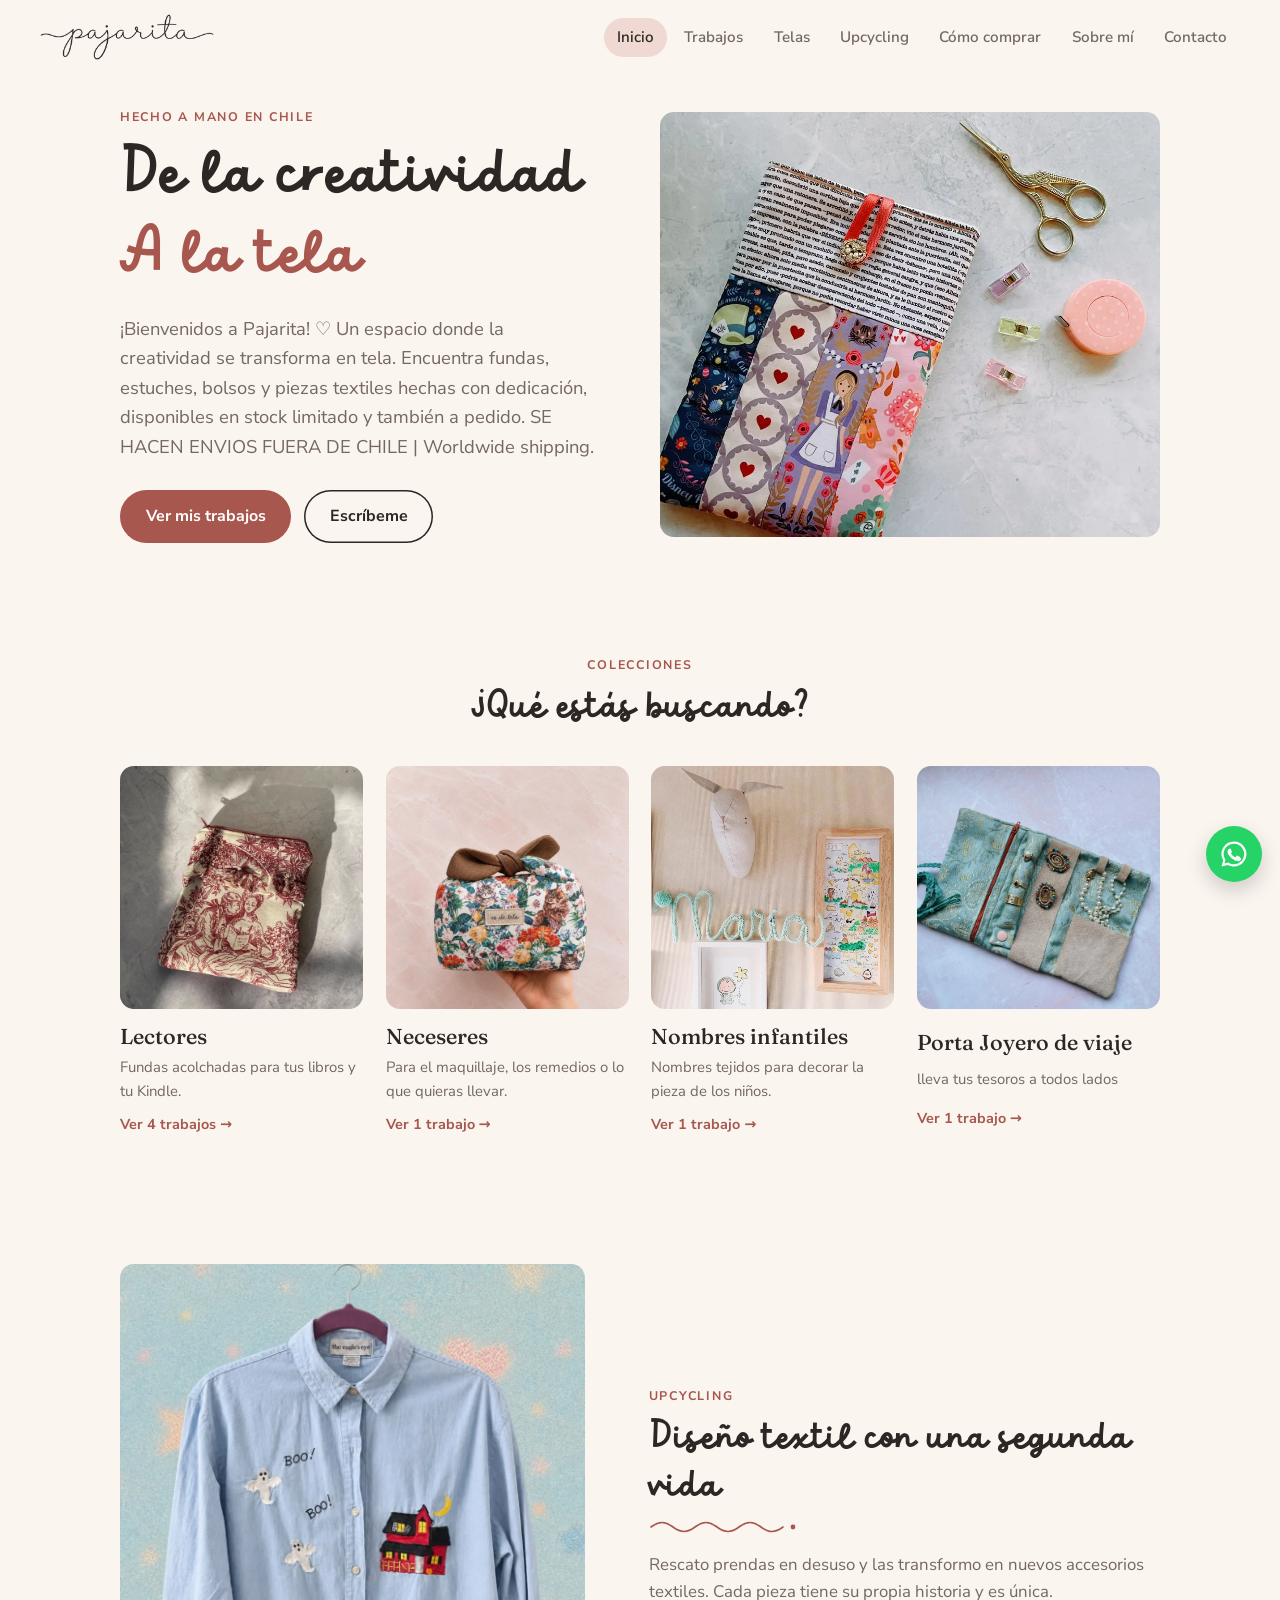
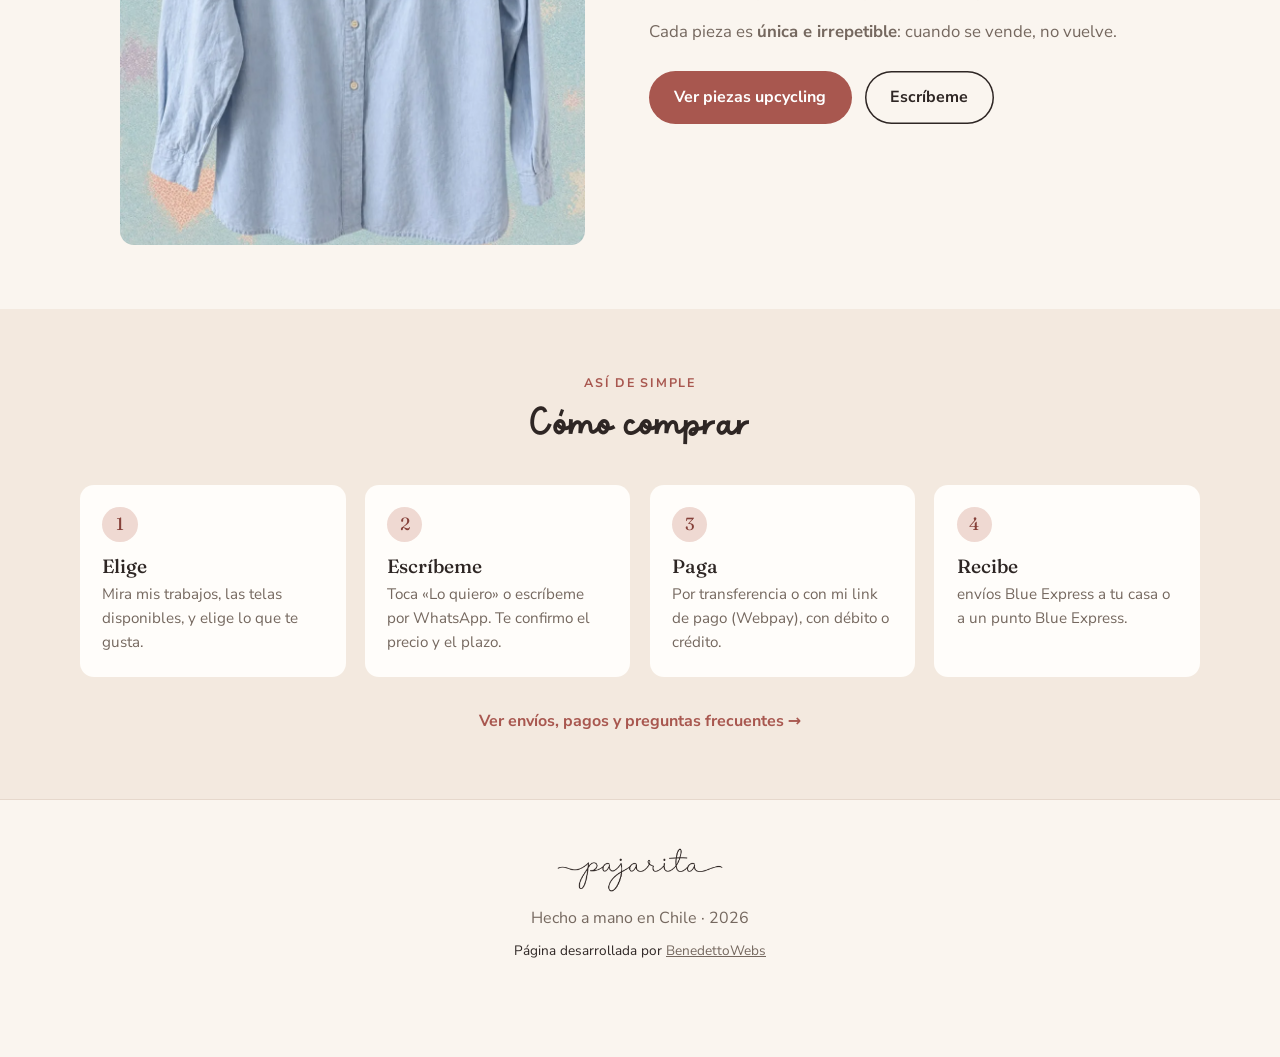
==== commit 04392716: "Cambiar la marca a Pajarita Logo nuevo, nombre y dominio pajarita.cl en todo el sitio y el panel, e " ====
--- a/index.html
+++ b/index.html
@@ -3,19 +3,31 @@
 <head>
 <meta charset="utf-8">
 <meta name="viewport" content="width=device-width, initial-scale=1">
-<title>Es de Tela · Hecho a mano con mucho amor</title>
+<title>Pajarita · Hecho a mano con mucho amor</title>
 <meta name="description" content="Fundas para libros, neceseres, estuches y nombres tejidos hechos a mano en Chile por Maca. Pedidos por WhatsApp y envíos por Blue Express.">
 <meta name="theme-color" content="#faf5ef">
+<link rel="canonical" href="https://www.pajarita.cl/">
 <meta property="og:type" content="website">
-<meta property="og:site_name" content="Es de Tela">
+<meta property="og:site_name" content="Pajarita">
 <meta property="og:locale" content="es_CL">
-<meta property="og:title" content="Es de Tela · Hecho a mano con mucho amor">
-<meta property="og:description" content="Fundas para libros, neceseres, estuches y nombres tejidos hechos a mano en Chile.">
-<meta property="og:image" content="og-image.jpg">
+<meta property="og:url" content="https://www.pajarita.cl/">
+<meta property="og:title" content="Pajarita · Hecho a mano con mucho amor">
+<meta property="og:description" content="Fundas para libros, neceseres, estuches y nombres tejidos hechos a mano en Chile por Maca. Pedidos por WhatsApp y envíos a todo Chile.">
+<meta property="og:image" content="https://www.pajarita.cl/og-image.jpg?v=2">
+<meta property="og:image:secure_url" content="https://www.pajarita.cl/og-image.jpg?v=2">
+<meta property="og:image:type" content="image/jpeg">
 <meta property="og:image:width" content="1200">
 <meta property="og:image:height" content="630">
+<meta property="og:image:alt" content="Logo de Pajarita junto a una funda de tela para Kindle con estampado de Alicia en el País de las Maravillas">
 <meta name="twitter:card" content="summary_large_image">
+<meta name="twitter:title" content="Pajarita · Hecho a mano con mucho amor">
+<meta name="twitter:description" content="Fundas para libros, neceseres, estuches y nombres tejidos hechos a mano en Chile por Maca.">
+<meta name="twitter:image" content="https://www.pajarita.cl/og-image.jpg?v=2">
+<meta name="twitter:image:alt" content="Logo de Pajarita junto a una funda de tela con estampado de Alicia en el País de las Maravillas">
 <link rel="icon" href="favicon.svg" type="image/svg+xml">
+<script type="application/ld+json">
+{"@context":"https://schema.org","@type":"Store","name":"Pajarita","url":"https://www.pajarita.cl/","image":"https://www.pajarita.cl/og-image.jpg?v=2","logo":"https://www.pajarita.cl/logo.png","description":"Fundas para libros, neceseres, estuches y nombres tejidos hechos a mano en Chile.","address":{"@type":"PostalAddress","addressCountry":"CL"},"sameAs":["https://www.instagram.com/esdetela.cl/","https://www.tiktok.com/@esdetela"]}
+</script>
 <link rel="preconnect" href="https://fonts.googleapis.com">
 <link rel="preconnect" href="https://fonts.gstatic.com" crossorigin>
 <link href="https://fonts.googleapis.com/css2?family=Fraunces:ital,opsz,wght@0,9..144,400;0,9..144,500;1,9..144,400&family=Nunito+Sans:wght@400;600;700&display=swap" rel="stylesheet">
@@ -24,7 +36,7 @@
 <body>
 
 <header class="nav" id="nav">
-  <a href="#inicio" class="logo" aria-label="Es de Tela, inicio"><img src="logo.png" alt="Es de Tela" width="760" height="120"></a>
+  <a href="#inicio" class="logo" aria-label="Pajarita, inicio"><img src="logo.png" alt="Pajarita" width="569" height="150"></a>
   <nav id="menu">
     <a href="#inicio">Inicio</a>
     <a href="#trabajos">Trabajos</a>
@@ -163,7 +175,7 @@
 </main>
 
 <footer class="footer">
-  <img src="logo.png" alt="Es de Tela" width="760" height="120">
+  <img src="logo.png" alt="Pajarita" width="569" height="150">
   <p class="muted">Hecho a mano en Chile · <span id="year"></span></p>
   <p class="small">Página desarrollada por <a href="https://benedettowebs.vercel.app/" target="_blank" rel="noopener">BenedettoWebs</a></p>
 </footer>
--- a/styles.css
+++ b/styles.css
@@ -41,7 +41,7 @@
 /* Encabezado */
 .nav{position:sticky;top:0;z-index:20;display:flex;align-items:center;gap:1rem;padding:.9rem var(--gutter);background:rgba(250,245,239,.92);backdrop-filter:blur(10px);transition:box-shadow .2s}
 .nav.scrolled{box-shadow:0 1px 0 var(--line)}
-.logo img{width:auto;height:30px}
+.logo img{width:auto;height:46px}
 #menu{display:flex;gap:.3rem;margin-left:auto}
 #menu a{text-decoration:none;font-weight:600;font-size:.95rem;padding:.45rem .8rem;border-radius:999px;color:var(--muted)}
 #menu a:hover{color:var(--ink)}
@@ -189,7 +189,7 @@
 
 /* Pie y WhatsApp flotante */
 .footer{text-align:center;padding:3rem var(--gutter) 6rem;border-top:1px solid var(--line);display:grid;gap:.5rem;justify-items:center}
-.footer img{height:26px;width:auto;margin-bottom:.4rem}
+.footer img{height:44px;width:auto;margin-bottom:.4rem}
 .footer a{color:var(--muted)}
 .wa-float{position:fixed;right:18px;bottom:18px;z-index:30;width:56px;height:56px;border-radius:50%;background:#25d366;display:grid;place-items:center;box-shadow:0 8px 20px rgba(0,0,0,.18);transition:transform .2s}
 .wa-float:hover{transform:scale(1.06)}
